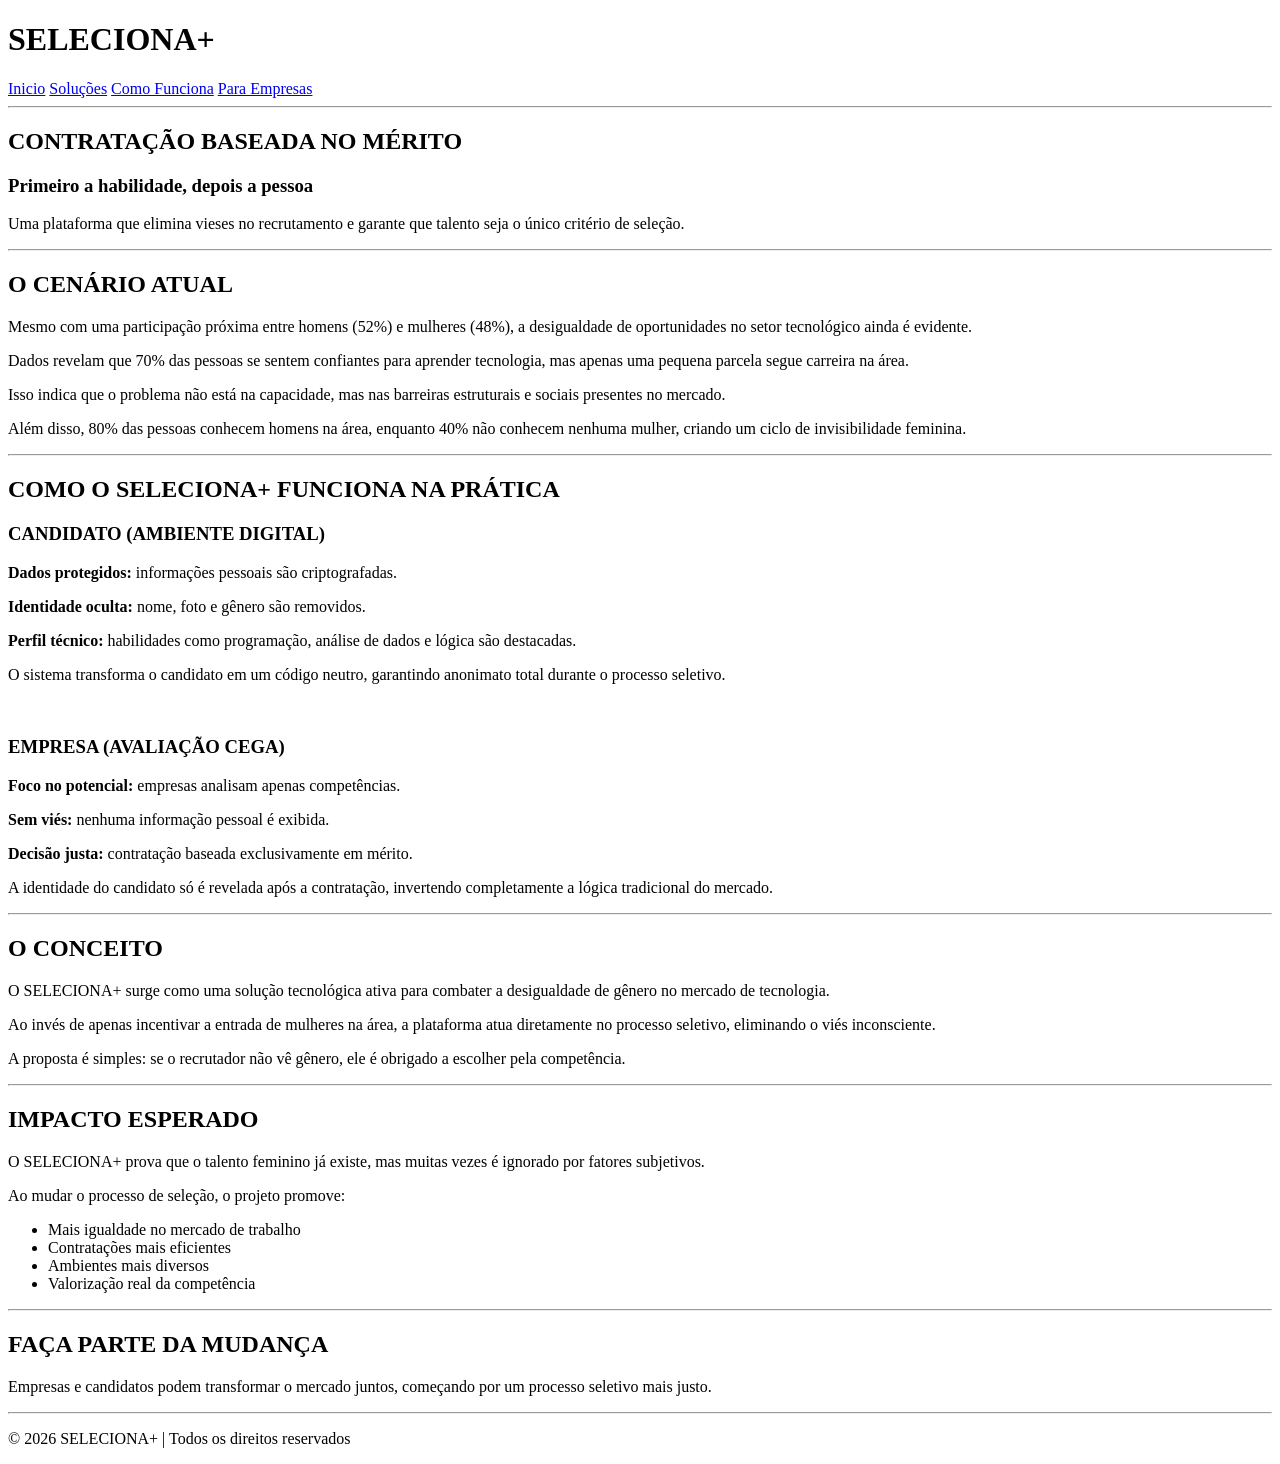
==== index.html @ 85769e99 "pagina inicial" ====
<!DOCTYPE html>
<html lang="pt-br">
<head>
    <meta charset="UTF-8">
    <meta name="viewport" content="width=device-width, initial-scale=1.0">
    <title>Seleciona+</title>
</head>
<body>
    
<!-- HEADER -->
<header>
    <h1>SELECIONA+</h1>

    <nav>
        <a href="index.html">Inicio</a>
        <a href="solucoes.html">Soluções</a>
        <a href="como-funciona.html">Como Funciona</a>
        <a href="empresas.html">Para Empresas</a>
    </nav>

    <hr>
</header>

<!-- HERO -->
<section>
    <h2>CONTRATAÇÃO BASEADA NO MÉRITO</h2>
    <h3>Primeiro a habilidade, depois a pessoa</h3>

    <p>
        Uma plataforma que elimina vieses no recrutamento e garante que
        talento seja o único critério de seleção.
    </p>
</section>

<hr>

<!-- DADOS / PESQUISA -->
<section>
    <h2>O CENÁRIO ATUAL</h2>

    <p>
        Mesmo com uma participação próxima entre homens (52%) e mulheres (48%),
        a desigualdade de oportunidades no setor tecnológico ainda é evidente.
    </p>

    <p>
        Dados revelam que 70% das pessoas se sentem confiantes para aprender tecnologia,
        mas apenas uma pequena parcela segue carreira na área.
    </p>

    <p>
        Isso indica que o problema não está na capacidade, mas nas barreiras
        estruturais e sociais presentes no mercado.
    </p>

    <p>
        Além disso, 80% das pessoas conhecem homens na área, enquanto 40% não conhecem
        nenhuma mulher, criando um ciclo de invisibilidade feminina.
    </p>
</section>

<hr>

<!-- BLOCO PRINCIPAL (SIMULA O DESIGN DA IMAGEM) -->
<section>

    <h2>COMO O SELECIONA+ FUNCIONA NA PRÁTICA</h2>

    <!-- LADO CANDIDATO -->
    <div>
        <h3>CANDIDATO (AMBIENTE DIGITAL)</h3>

        <p><b>Dados protegidos:</b> informações pessoais são criptografadas.</p>

        <p><b>Identidade oculta:</b> nome, foto e gênero são removidos.</p>

        <p><b>Perfil técnico:</b> habilidades como programação, análise de dados e lógica são destacadas.</p>

        <p>
            O sistema transforma o candidato em um código neutro,
            garantindo anonimato total durante o processo seletivo.
        </p>
    </div>

    <br>

    <!-- LADO EMPRESA -->
    <div>
        <h3>EMPRESA (AVALIAÇÃO CEGA)</h3>

        <p><b>Foco no potencial:</b> empresas analisam apenas competências.</p>

        <p><b>Sem viés:</b> nenhuma informação pessoal é exibida.</p>

        <p><b>Decisão justa:</b> contratação baseada exclusivamente em mérito.</p>

        <p>
            A identidade do candidato só é revelada após a contratação,
            invertendo completamente a lógica tradicional do mercado.
        </p>
    </div>

</section>

<hr>

<!-- CONCEITO -->
<section>
    <h2>O CONCEITO</h2>

    <p>
        O SELECIONA+ surge como uma solução tecnológica ativa para combater
        a desigualdade de gênero no mercado de tecnologia.
    </p>

    <p>
        Ao invés de apenas incentivar a entrada de mulheres na área,
        a plataforma atua diretamente no processo seletivo,
        eliminando o viés inconsciente.
    </p>

    <p>
        A proposta é simples: se o recrutador não vê gênero,
        ele é obrigado a escolher pela competência.
    </p>
</section>

<hr>

<!-- IMPACTO -->
<section>
    <h2>IMPACTO ESPERADO</h2>

    <p>
        O SELECIONA+ prova que o talento feminino já existe,
        mas muitas vezes é ignorado por fatores subjetivos.
    </p>

    <p>
        Ao mudar o processo de seleção, o projeto promove:
    </p>

    <ul>
        <li>Mais igualdade no mercado de trabalho</li>
        <li>Contratações mais eficientes</li>
        <li>Ambientes mais diversos</li>
        <li>Valorização real da competência</li>
    </ul>

</section>

<hr>

<!-- CTA -->
<section>
    <h2>FAÇA PARTE DA MUDANÇA</h2>

    <p>
        Empresas e candidatos podem transformar o mercado juntos,
        começando por um processo seletivo mais justo.
    </p>
</section>

<!-- FOOTER -->
<footer>
    <hr>
    <p>© 2026 SELECIONA+ | Todos os direitos reservados</p>
</footer>



</body>
</html>
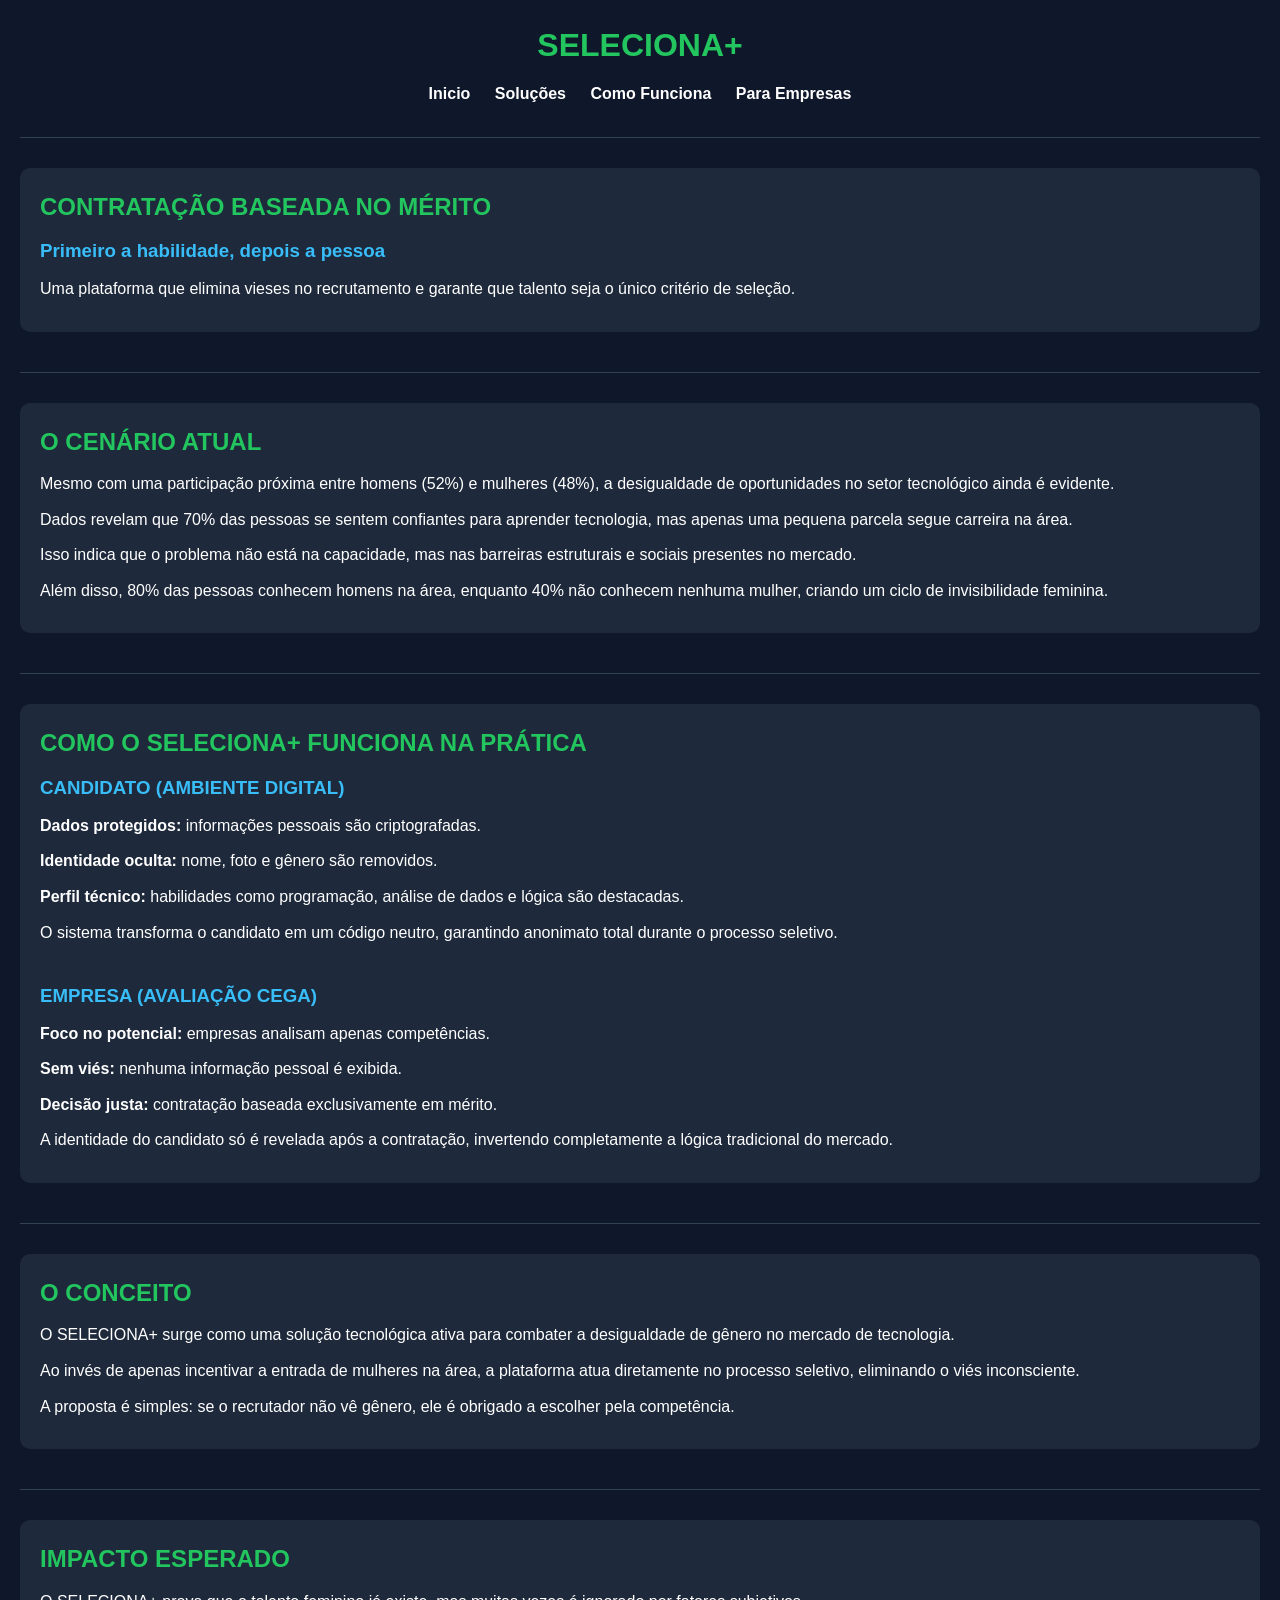
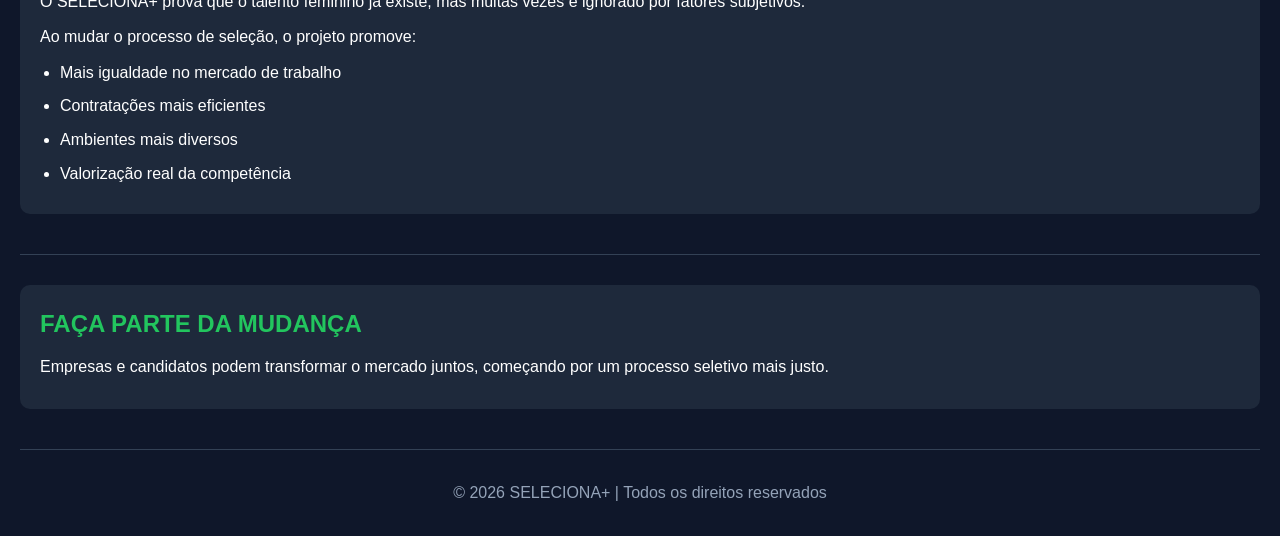
==== commit 326ed4a5: "tentativa no css cancelada" ====
--- a/index.html
+++ b/index.html
@@ -4,6 +4,7 @@
     <meta charset="UTF-8">
     <meta name="viewport" content="width=device-width, initial-scale=1.0">
     <title>Seleciona+</title>
+    <link rel="stylesheet" href="styleindex.css">
 </head>
 <body>
     
--- a/styleindex.css
+++ b/styleindex.css
@@ -0,0 +1,128 @@
+/* RESET */
+* {
+    margin: 0;
+    padding: 0;
+    box-sizing: border-box;
+}
+
+/* BODY */
+body {
+    font-family: Arial, Helvetica, sans-serif;
+    background-color: #0f172a; /* azul escuro */
+    color: #ffffff;
+    line-height: 1.6;
+    padding: 20px;
+}
+
+/* HEADER */
+header {
+    text-align: center;
+    margin-bottom: 30px;
+}
+
+header h1 {
+    color: #22c55e; /* verde */
+    font-size: 32px;
+    margin-bottom: 10px;
+}
+
+nav a {
+    color: #ffffff;
+    text-decoration: none;
+    margin: 0 10px;
+    font-weight: bold;
+}
+
+nav a:hover {
+    color: #22c55e;
+}
+
+/* SEÇÕES */
+section {
+    margin-bottom: 40px;
+    padding: 20px;
+    background-color: #1e293b;
+    border-radius: 10px;
+}
+
+/* TÍTULOS */
+h2 {
+    color: #22c55e;
+    margin-bottom: 10px;
+}
+
+h3 {
+    color: #38bdf8;
+    margin-bottom: 10px;
+}
+
+/* PARÁGRAFOS */
+p {
+    margin-bottom: 10px;
+}
+
+/* LISTAS */
+ul {
+    margin-left: 20px;
+}
+
+li {
+    margin-bottom: 8px;
+}
+
+/* LINHA */
+hr {
+    border: none;
+    height: 1px;
+    background-color: #334155;
+    margin: 30px 0;
+}
+
+/* BLOCO DUPLO (CANDIDATO / EMPRESA) */
+.dupla {
+    display: flex;
+    gap: 20px;
+    flex-wrap: wrap;
+}
+
+.card {
+    flex: 1;
+    min-width: 300px;
+    background-color: #020617;
+    padding: 20px;
+    border-radius: 10px;
+    border: 1px solid #334155;
+    transition: 0.3s;
+}
+
+.card:hover {
+    transform: scale(1.03);
+    border-color: #22c55e;
+}
+
+/* DESTAQUE */
+.card b {
+    color: #22c55e;
+}
+
+/* BOTÃO (caso queira usar depois) */
+button {
+    background-color: #22c55e;
+    border: none;
+    padding: 10px 20px;
+    color: #000;
+    font-weight: bold;
+    border-radius: 5px;
+    cursor: pointer;
+}
+
+button:hover {
+    background-color: #16a34a;
+}
+
+/* FOOTER */
+footer {
+    text-align: center;
+    margin-top: 30px;
+    color: #94a3b8;
+}
